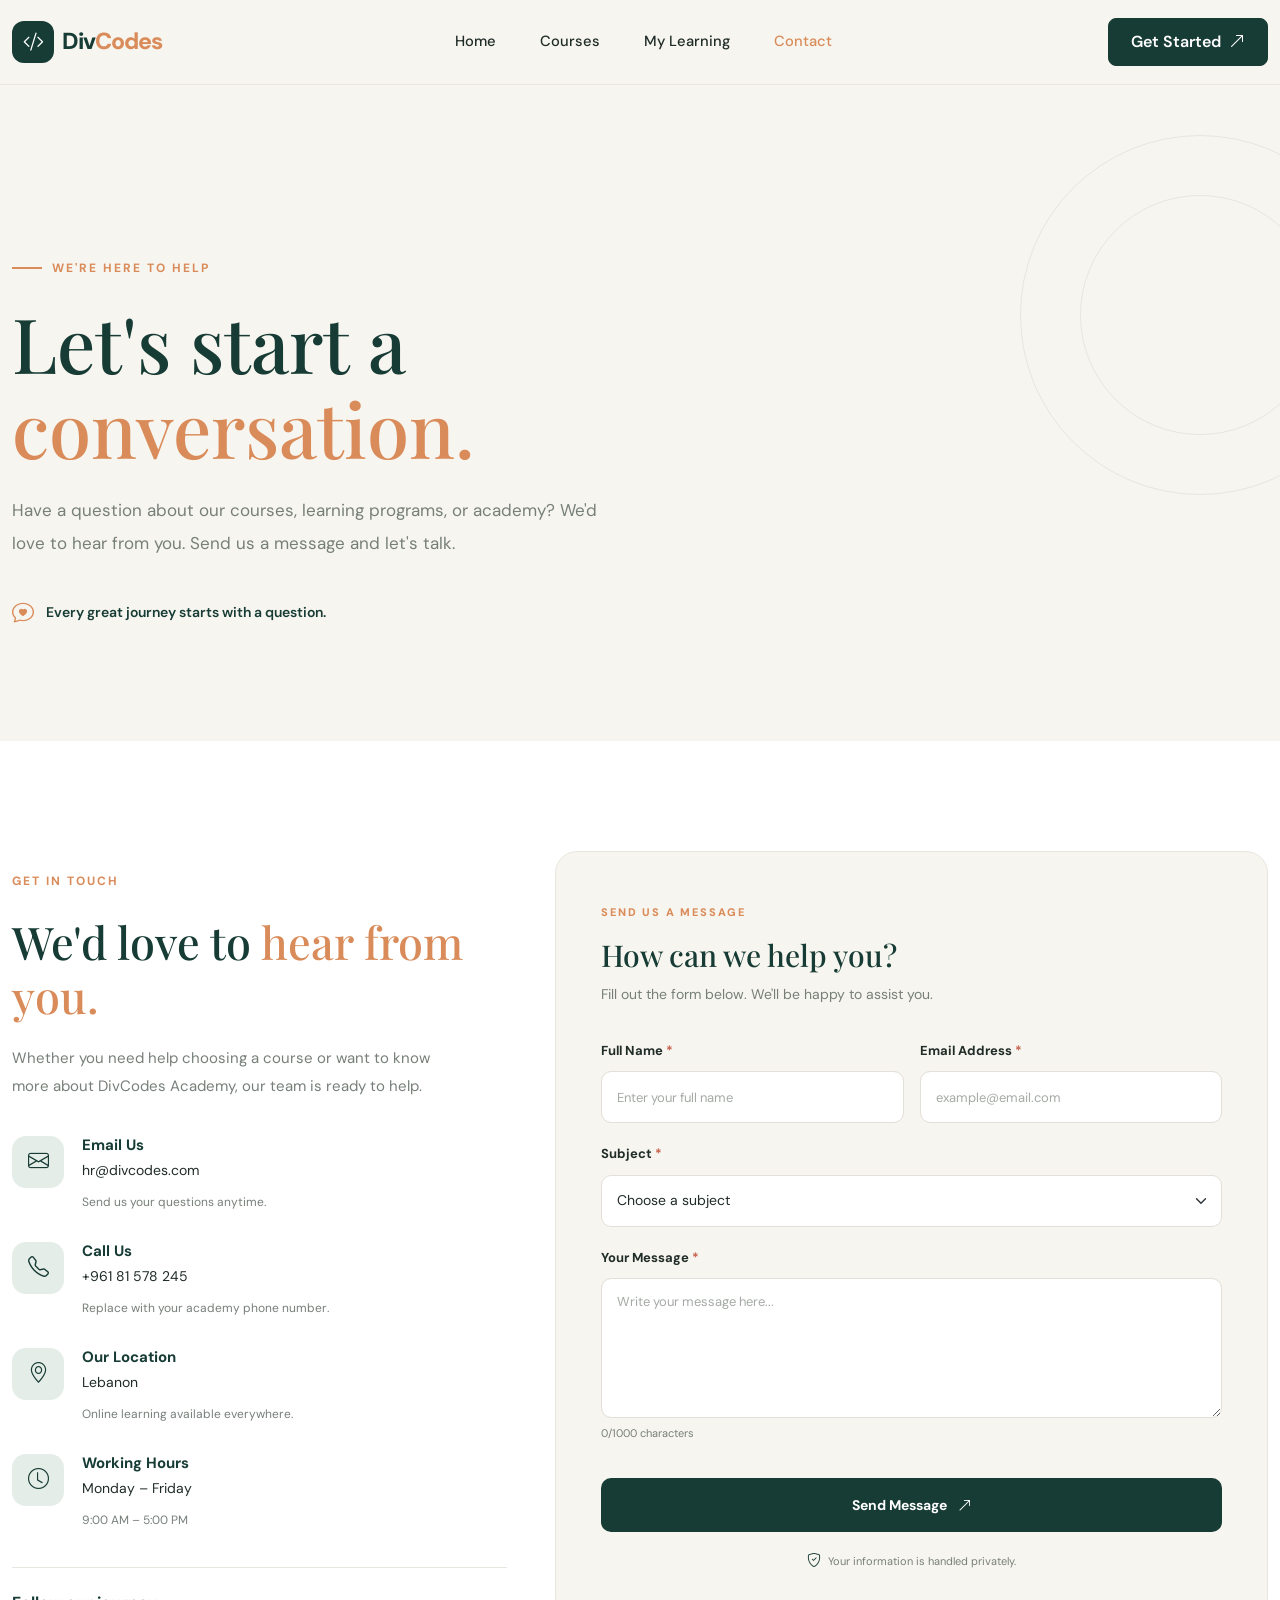
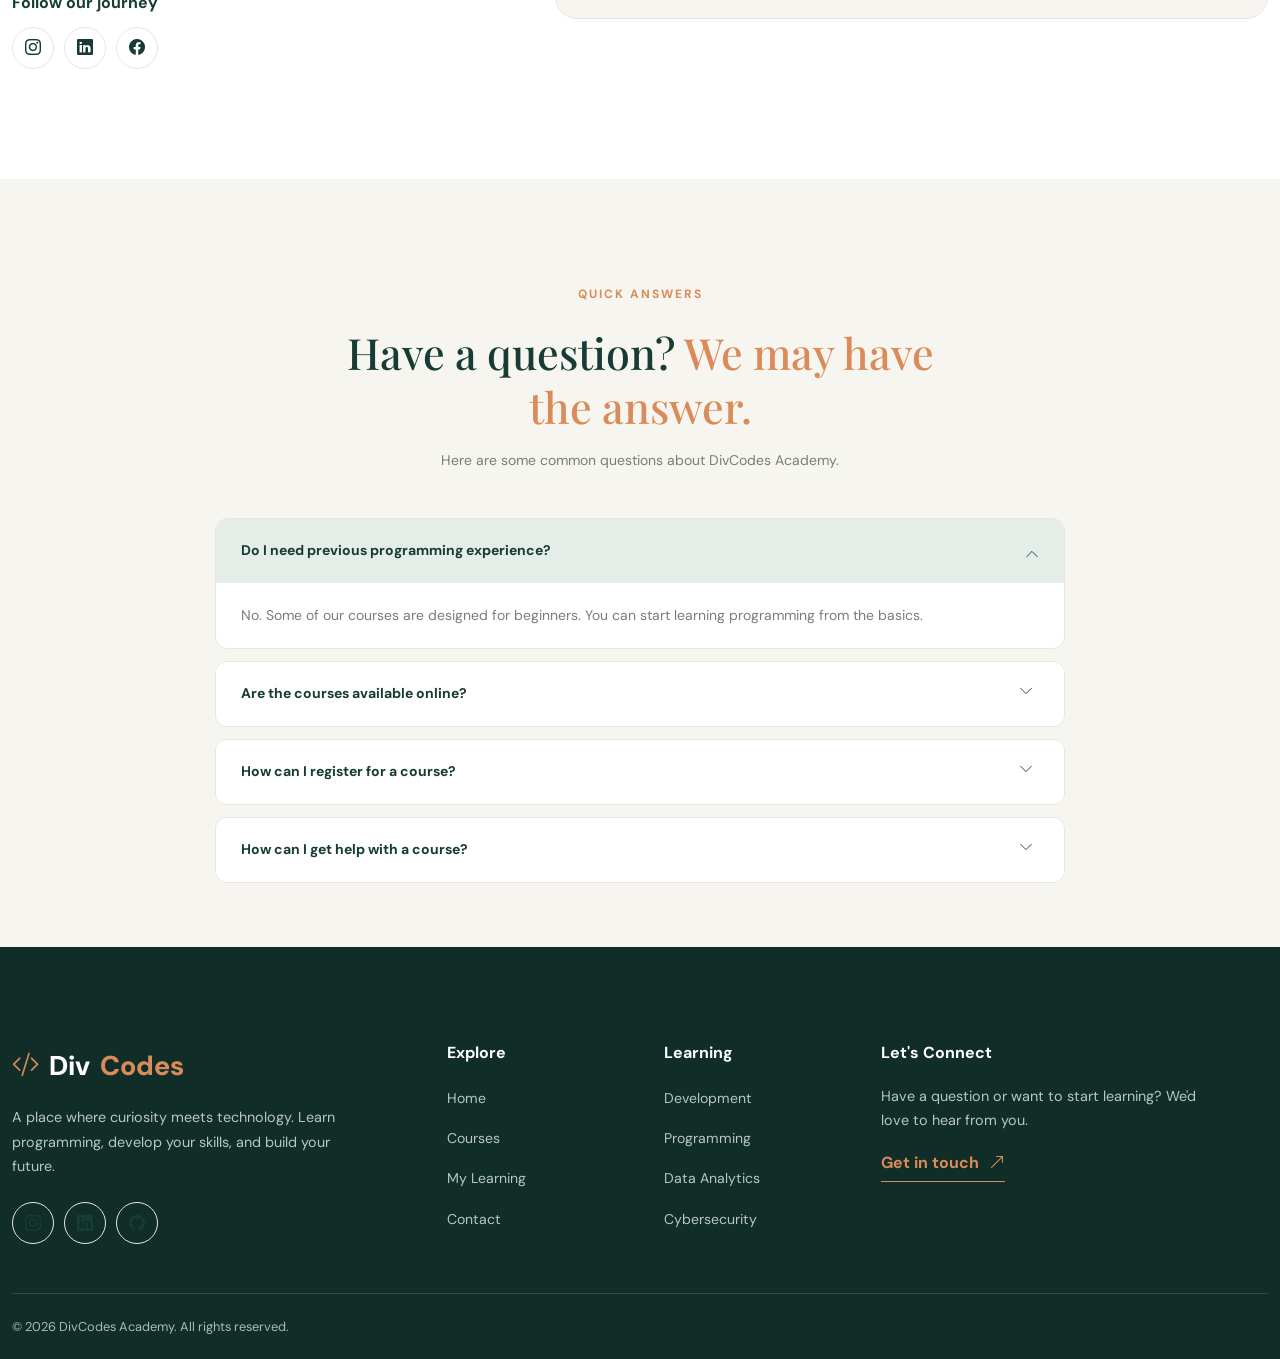
==== contact.html @ 6b75ed37 "Initial website" ====
<!DOCTYPE html>
<html lang="en">
<head>
    <meta charset="UTF-8">
    <meta name="viewport" content="width=device-width, initial-scale=1.0">

    <meta name="description" content="Contact DivCodes Academy for information about our programming and technology courses.">

    <title>Contact Us | DivCodes Academy</title>

    <!-- Google Fonts -->
    <link rel="preconnect" href="https://fonts.googleapis.com">
    <link rel="preconnect" href="https://fonts.gstatic.com" crossorigin>

    <link href="https://fonts.googleapis.com/css2?family=DM+Sans:wght@400;500;600;700;800&family=Playfair+Display:wght@600;700&display=swap" rel="stylesheet">

    <!-- Bootstrap CSS -->
    <link href="https://cdn.jsdelivr.net/npm/bootstrap@5.3.3/dist/css/bootstrap.min.css" rel="stylesheet">

    <!-- Bootstrap Icons -->
    <link rel="stylesheet" href="https://cdn.jsdelivr.net/npm/bootstrap-icons@1.11.3/font/bootstrap-icons.min.css">

    <!-- Main CSS -->
    <link rel="stylesheet" href="css/style.css">
</head>

<body>

<!-- ================= NAVBAR ================= -->

<nav class="navbar navbar-expand-lg navbar-light bg-cream py-3 sticky-top">
        <div class="container">

            <!-- Brand -->
            <a class="navbar-brand d-flex align-items-center gap-2" href="index.html">

                <span class="brand-icon">
                    <i class="bi bi-code-slash"></i>
                </span>

                <span class="brand-name">
                    Div<span class="brand-dot">Codes</span>
                </span>

            </a>

            <!-- Mobile Toggle -->
            <button class="navbar-toggler border-0 shadow-none"
                    type="button"
                    data-bs-toggle="collapse"
                    data-bs-target="#mainNavbar"
                    aria-controls="mainNavbar"
                    aria-expanded="false"
                    aria-label="Toggle navigation">

                <span class="navbar-toggler-icon"></span>

            </button>

            <!-- Navigation Links -->
            <div class="collapse navbar-collapse" id="mainNavbar">

                <ul class="navbar-nav mx-auto gap-lg-3">

                    <li class="nav-item">
                        <a class="nav-link active" href="index.html">Home</a>
                    </li>

                    <li class="nav-item">
                        <a class="nav-link" href="courses.html">Courses</a>
                    </li>

                    <li class="nav-item">
                        <a class="nav-link" href="my-courses.html">My Learning</a>
                    </li>

                    <li class="nav-item">
                        <a class="nav-link" href="contact.html">Contact</a>
                    </li>

                </ul>

                <!-- Navbar Buttons -->
                <div class="d-flex flex-column flex-lg-row gap-2 mt-3 mt-lg-0">

                    <a href="courses.html" class="btn btn-primary-custom">
                        Get Started
                        <i class="bi bi-arrow-up-right ms-1"></i>
                    </a>

                </div>

            </div>

        </div>
    </nav>


<!-- ================= CONTACT HERO ================= -->

<section class="contact-hero">

    <div class="container">

        <div class="contact-hero-content">

            <span class="section-eyebrow">
                <span class="eyebrow-line"></span>
                WE'RE HERE TO HELP
            </span>

            <h1>
                Let's start a
                <span>conversation.</span>
            </h1>

            <p>
                Have a question about our courses, learning programs,
                or academy? We'd love to hear from you.
                Send us a message and let's talk.
            </p>

            <div class="contact-hero-note">
                <i class="bi bi-chat-heart"></i>
                <span>Every great journey starts with a question.</span>
            </div>

        </div>

    </div>

    <div class="contact-hero-decoration decoration-one"></div>
    <div class="contact-hero-decoration decoration-two"></div>

</section>


<!-- ================= CONTACT SECTION ================= -->

<section class="contact-section">

    <div class="container">

        <div class="row g-5">

            <!-- CONTACT INFORMATION -->

            <div class="col-lg-5">

                <div class="contact-information">

                    <span class="section-eyebrow">
                        GET IN TOUCH
                    </span>

                    <h2>
                        We'd love to
                        <span>hear from you.</span>
                    </h2>

                    <p class="contact-description">
                        Whether you need help choosing a course or
                        want to know more about DivCodes Academy,
                        our team is ready to help.
                    </p>


                    <!-- EMAIL -->

                    <div class="contact-info-item">

                        <div class="contact-info-icon">
                            <i class="bi bi-envelope"></i>
                        </div>

                        <div>
                            <h6>Email Us</h6>
                            <a href="mailto:hello@divcodes.com">
                                hr@divcodes.com
                            </a>
                            <small>Send us your questions anytime.</small>
                        </div>

                    </div>


                    <!-- PHONE -->

                    <div class="contact-info-item">

                        <div class="contact-info-icon">
                            <i class="bi bi-telephone"></i>
                        </div>

                        <div>
                            <h6>Call Us</h6>
                            <a href="tel:+96100000000">
                                +961 81 578 245
                            </a>
                            <small>Replace with your academy phone number.</small>
                        </div>

                    </div>


                    <!-- LOCATION -->

                    <div class="contact-info-item">

                        <div class="contact-info-icon">
                            <i class="bi bi-geo-alt"></i>
                        </div>

                        <div>
                            <h6>Our Location</h6>
                            <p>Lebanon</p>
                            <small>Online learning available everywhere.</small>
                        </div>

                    </div>


                    <!-- WORKING HOURS -->

                    <div class="contact-info-item">

                        <div class="contact-info-icon">
                            <i class="bi bi-clock"></i>
                        </div>

                        <div>
                            <h6>Working Hours</h6>
                            <p>Monday – Friday</p>
                            <small>9:00 AM – 5:00 PM</small>
                        </div>

                    </div>


                    <!-- SOCIAL LINKS -->

                    <div class="contact-social">

                        <h6>Follow our journey</h6>

                        <div class="social-links">

                            <a href="#" aria-label="Instagram">
                                <i class="bi bi-instagram"></i>
                            </a>

                            <a href="#" aria-label="LinkedIn">
                                <i class="bi bi-linkedin"></i>
                            </a>

                            <a href="#" aria-label="Facebook">
                                <i class="bi bi-facebook"></i>
                            </a>

                        </div>

                    </div>

                </div>

            </div>


            <!-- CONTACT FORM -->

            <div class="col-lg-7">

                <div class="contact-form-card">

                    <div class="form-heading">

                        <span class="form-label-top">
                            SEND US A MESSAGE
                        </span>

                        <h3>How can we help you?</h3>

                        <p>
                            Fill out the form below.
                            We'll be happy to assist you.
                        </p>

                    </div>


                    <!-- SUCCESS MESSAGE -->

                    <div id="contactSuccess" class="alert alert-success d-none" role="status">

                        <i class="bi bi-check-circle-fill me-2"></i>

                        <span id="contactSuccessText">
                            Your message has been received.
                        </span>

                    </div>


                    <form id="contactForm" novalidate>

                        <div class="row g-3">

                            <!-- NAME -->

                            <div class="col-md-6">

                                <label for="contactName" class="form-label">
                                    Full Name <span>*</span>
                                </label>

                                <input
                                    type="text"
                                    class="form-control"
                                    id="contactName"
                                    name="name"
                                    placeholder="Enter your full name"
                                    minlength="3"
                                    maxlength="80"
                                    required
                                >

                                <div class="invalid-feedback">
                                    Please enter your full name.
                                </div>

                            </div>


                            <!-- EMAIL -->

                            <div class="col-md-6">

                                <label for="contactEmail" class="form-label">
                                    Email Address <span>*</span>
                                </label>

                                <input
                                    type="email"
                                    class="form-control"
                                    id="contactEmail"
                                    name="email"
                                    placeholder="example@email.com"
                                    required
                                >

                                <div class="invalid-feedback">
                                    Please enter a valid email address.
                                </div>

                            </div>


                            <!-- SUBJECT -->

                            <div class="col-12">

                                <label for="contactSubject" class="form-label">
                                    Subject <span>*</span>
                                </label>

                                <select
                                    class="form-select"
                                    id="contactSubject"
                                    name="subject"
                                    required
                                >

                                    <option value="" selected disabled>
                                        Choose a subject
                                    </option>

                                    <option value="Course Information">
                                        Course Information
                                    </option>

                                    <option value="Technical Support">
                                        Technical Support
                                    </option>

                                    <option value="Registration Questions">
                                        Registration Questions
                                    </option>

                                    <option value="Partnership">
                                        Partnership
                                    </option>

                                    <option value="Other">
                                        Other
                                    </option>

                                </select>

                                <div class="invalid-feedback">
                                    Please select a subject.
                                </div>

                            </div>


                            <!-- MESSAGE -->

                            <div class="col-12">

                                <label for="contactMessage" class="form-label">
                                    Your Message <span>*</span>
                                </label>

                                <textarea
                                    class="form-control"
                                    id="contactMessage"
                                    name="message"
                                    rows="5"
                                    maxlength="1000"
                                    placeholder="Write your message here..."
                                    required
                                ></textarea>

                                <div class="message-footer">

                                    <div class="invalid-feedback">
                                        Please write your message.
                                    </div>

                                    <small>
                                        <span id="messageCounter">0</span>/1000 characters
                                    </small>

                                </div>

                            </div>


                            <!-- SUBMIT -->

                            <div class="col-12">

                                <button
                                    type="submit"
                                    class="btn btn-contact-submit"
                                    id="contactSubmitButton"
                                >

                                    Send Message

                                    <i class="bi bi-arrow-up-right ms-2"></i>

                                </button>

                                <p class="form-privacy-note">
                                    <i class="bi bi-shield-check"></i>
                                    Your information is handled privately.
                                </p>

                            </div>

                        </div>

                    </form>

                </div>

            </div>

        </div>

    </div>

</section>


<!-- ================= FAQ SECTION ================= -->

<section class="contact-faq">

    <div class="container">

        <div class="faq-heading text-center">

            <span class="section-eyebrow">
                QUICK ANSWERS
            </span>

            <h2>
                Have a question?
                <span>We may have the answer.</span>
            </h2>

            <p>
                Here are some common questions about DivCodes Academy.
            </p>

        </div>


        <div class="accordion faq-accordion" id="contactFAQ">


            <div class="accordion-item">

                <h2 class="accordion-header">

                    <button
                        class="accordion-button"
                        type="button"
                        data-bs-toggle="collapse"
                        data-bs-target="#faqOne"
                        aria-expanded="true"
                        aria-controls="faqOne"
                    >
                        Do I need previous programming experience?
                    </button>

                </h2>

                <div
                    id="faqOne"
                    class="accordion-collapse collapse show"
                    data-bs-parent="#contactFAQ"
                >

                    <div class="accordion-body">
                        No. Some of our courses are designed for beginners.
                        You can start learning programming from the basics.
                    </div>

                </div>

            </div>


            <div class="accordion-item">

                <h2 class="accordion-header">

                    <button
                        class="accordion-button collapsed"
                        type="button"
                        data-bs-toggle="collapse"
                        data-bs-target="#faqTwo"
                        aria-expanded="false"
                        aria-controls="faqTwo"
                    >
                        Are the courses available online?
                    </button>

                </h2>

                <div
                    id="faqTwo"
                    class="accordion-collapse collapse"
                    data-bs-parent="#contactFAQ"
                >

                    <div class="accordion-body">
                        Yes. DivCodes Academy is designed to make
                        technology education accessible through online learning.
                    </div>

                </div>

            </div>


            <div class="accordion-item">

                <h2 class="accordion-header">

                    <button
                        class="accordion-button collapsed"
                        type="button"
                        data-bs-toggle="collapse"
                        data-bs-target="#faqThree"
                        aria-expanded="false"
                        aria-controls="faqThree"
                    >
                        How can I register for a course?
                    </button>

                </h2>

                <div
                    id="faqThree"
                    class="accordion-collapse collapse"
                    data-bs-parent="#contactFAQ"
                >

                    <div class="accordion-body">
                        Visit our Courses page, choose a course,
                        and click the enrollment button to complete
                        the registration form.
                    </div>

                </div>

            </div>


            <div class="accordion-item">

                <h2 class="accordion-header">

                    <button
                        class="accordion-button collapsed"
                        type="button"
                        data-bs-toggle="collapse"
                        data-bs-target="#faqFour"
                        aria-expanded="false"
                        aria-controls="faqFour"
                    >
                        How can I get help with a course?
                    </button>

                </h2>

                <div
                    id="faqFour"
                    class="accordion-collapse collapse"
                    data-bs-parent="#contactFAQ"
                >

                    <div class="accordion-body">
                        You can use this contact form and select
                        Technical Support as your subject.
                    </div>

                </div>

            </div>

        </div>

    </div>

</section>



<!-- ================= FOOTER ================= -->
   <footer class="footer-section">

        <div class="container">

            <div class="row g-5 py-5">

                <div class="col-lg-4">

                    <a href="index.html" class="footer-brand">

                        <i class="bi bi-code-slash"></i>

                        Div<span>Codes</span>

                    </a>

                    <p class="footer-description mt-3">

                        A place where curiosity meets technology.
                        Learn programming, develop your skills,
                        and build your future.

                    </p>

                    <div class="social-links mt-4">

                        <a href="#" aria-label="Instagram">
                            <i class="bi bi-instagram"></i>
                        </a>

                        <a href="#" aria-label="LinkedIn">
                            <i class="bi bi-linkedin"></i>
                        </a>

                        <a href="#" aria-label="GitHub">
                            <i class="bi bi-github"></i>
                        </a>

                    </div>

                </div>


                <div class="col-6 col-lg-2">

                    <h5>Explore</h5>

                    <ul class="footer-links">

                        <li><a href="index.html">Home</a></li>
                        <li><a href="courses.html">Courses</a></li>
                        <li><a href="my-courses.html">My Learning</a></li>
                        <li><a href="register.html">Contact</a></li>

                    </ul>

                </div>


                <div class="col-6 col-lg-2">

                    <h5>Learning</h5>

                    <ul class="footer-links">

                        <li><a href="courses.html">Development</a></li>
                        <li><a href="courses.html">Programming</a></li>
                        <li><a href="courses.html">Data Analytics</a></li>
                        <li><a href="courses.html">Cybersecurity</a></li>

                    </ul>

                </div>


                <div class="col-lg-4">

                    <h5>Let's Connect</h5>

                    <p class="footer-description">

                        Have a question or want to start learning?
                        We'd love to hear from you.

                    </p>

                    <a href="register.html" class="footer-contact-link">

                        Get in touch

                        <i class="bi bi-arrow-up-right"></i>

                    </a>

                </div>

            </div>


            <div class="footer-bottom d-flex flex-column flex-md-row justify-content-between gap-2">

                <p class="mb-0">

                    © <span class="current-year"></span> DivCodes Academy.

                    All rights reserved.

                </p>

            </div>

        </div>

    </footer>



<!-- Bootstrap JS -->

<script src="https://cdn.jsdelivr.net/npm/bootstrap@5.3.3/dist/js/bootstrap.bundle.min.js"></script>

<!-- Shared JS -->

<script src="js/main.js"></script>

<!-- Contact JS -->

<script src="js/contact.js"></script>

</body>
</html>
---- css/style.css ----
/* =========================================
   DIVCODES ACADEMY
   Main Stylesheet
   ========================================= */


/* =========================================
   1. ROOT VARIABLES
   ========================================= */

:root {
    --primary: #173C35;
    --primary-dark: #102D28;
    --primary-light: #E5EDE8;

    --secondary: #D98B59;
    --secondary-light: #F4E4D8;

    --cream: #F7F5EF;
    --white: #FFFFFF;

    --text-dark: #202C28;
    --text-muted: #777F79;

    --border-color: #E8E6DE;

    --font-main: 'DM Sans', sans-serif;
    --font-heading: 'Playfair Display', serif;

    --transition: all 0.3s ease;

    --section-padding: 100px;
}


/* =========================================
   2. GLOBAL STYLES
   ========================================= */

* {
    margin: 0;
    padding: 0;
    box-sizing: border-box;
}

html {
    scroll-behavior: smooth;
    scroll-padding-top: 90px;
}

body {
    font-family: var(--font-main);
    background-color: var(--cream);
    color: var(--text-dark);
    line-height: 1.7;
    overflow-x: hidden;
}

a {
    text-decoration: none;
    color: inherit;
    transition: var(--transition);
}

img {
    max-width: 100%;
    display: block;
}

button,
input,
textarea,
select {
    font-family: inherit;
}

::selection {
    background-color: var(--primary);
    color: var(--white);
}


/* =========================================
   3. REUSABLE COMPONENTS
   ========================================= */

.section-padding {
    padding: var(--section-padding) 0;
}

.bg-cream {
    background-color: var(--cream);
}

.min-vh-75 {
    min-height: 75vh;
}

.section-label {
    display: inline-block;
    color: var(--secondary);
    font-size: 0.75rem;
    font-weight: 700;
    letter-spacing: 2px;
}

.section-title {
    font-family: var(--font-heading);
    font-size: clamp(2.3rem, 4vw, 3.5rem);
    font-weight: 600;
    line-height: 1.2;
    color: var(--primary);
}

.serif-text {
    font-family: var(--font-heading);
    font-style: italic;
    color: var(--secondary);
}

.section-description {
    color: var(--text-muted);
    font-size: 1rem;
    max-width: 530px;
}


/* =========================================
   4. NAVIGATION BAR
   ========================================= */

.navbar {
    border-bottom: 1px solid var(--border-color);
    z-index: 1000;
}

.navbar-brand {
    color: var(--primary) !important;
}

.brand-icon {
    display: flex;
    justify-content: center;
    align-items: center;

    width: 42px;
    height: 42px;

    background-color: var(--primary);
    color: var(--white);

    border-radius: 12px;

    font-size: 1.3rem;
}

.brand-name {
    font-size: 1.45rem;
    font-weight: 800;
    letter-spacing: -1px;
}

.brand-dot {
    color: var(--secondary);
}

.navbar-nav .nav-link {
    color: var(--text-dark);
    font-size: 0.92rem;
    font-weight: 500;

    padding: 10px 14px !important;

    transition: var(--transition);
}

.navbar-nav .nav-link:hover,
.navbar-nav .nav-link.active {
    color: var(--secondary);
}

.navbar-toggler {
    border: none;
}

.navbar-toggler:focus {
    box-shadow: none;
}


/* =========================================
   5. BUTTONS
   ========================================= */

.btn {
    font-family: var(--font-main);
    font-weight: 600;
    border-radius: 8px;
    padding: 11px 22px;
    transition: var(--transition);
}

.btn-primary-custom {
    background-color: var(--primary);
    color: var(--white);
    border: 1px solid var(--primary);
}

.btn-primary-custom:hover {
    background-color: var(--primary-dark);
    color: var(--white);
    border-color: var(--primary-dark);
    transform: translateY(-2px);
}

.btn-outline-dark-custom {
    background-color: transparent;
    color: var(--primary);
    border: 1px solid var(--primary);
}

.btn-outline-dark-custom:hover {
    background-color: var(--primary);
    color: var(--white);
    border-color: var(--primary);
}

.btn-light {
    background-color: var(--cream);
    color: var(--primary);
    border: 1px solid var(--cream);
}

.btn-light:hover {
    background-color: var(--secondary-light);
    color: var(--primary);
    border-color: var(--secondary-light);
}


/* =========================================
   6. HERO SECTION
   ========================================= */

.hero-section {
    padding: 60px 0 90px;
    background-color: var(--cream);

    position: relative;
    overflow: hidden;
}

.hero-label {
    display: inline-flex;
    align-items: center;
    gap: 10px;

    color: var(--primary);
    font-size: 0.72rem;
    font-weight: 700;
    letter-spacing: 1.5px;
}

.label-dot {
    width: 9px;
    height: 9px;

    background-color: var(--secondary);
    border-radius: 50%;
}

.hero-title {
    font-family: var(--font-heading);
    font-size: clamp(3rem, 5.5vw, 5rem);
    font-weight: 600;

    line-height: 1.12;
    letter-spacing: -1.5px;

    color: var(--primary);
}

.highlight-text {
    color: var(--secondary);
    font-style: italic;
}

.hero-description {
    max-width: 510px;

    color: var(--text-muted);
    font-size: 1.05rem;
    line-height: 1.9;
}

.hero-social-proof {
    display: flex;
    align-items: center;
    gap: 18px;
}

.avatar-stack {
    display: flex;
    align-items: center;
}

.avatar {
    display: flex;
    align-items: center;
    justify-content: center;

    width: 38px;
    height: 38px;

    margin-left: -8px;

    border: 3px solid var(--cream);
    border-radius: 50%;

    font-size: 0.8rem;
    font-weight: 700;
}

.avatar:first-child {
    margin-left: 0;
}

.avatar-one {
    background-color: #E5C2A8;
    color: var(--primary);
}

.avatar-two {
    background-color: #C8D7C8;
    color: var(--primary);
}

.avatar-three {
    background-color: #E8D9A9;
    color: var(--primary);
}

.avatar-four {
    background-color: var(--primary);
    color: var(--white);
}

.rating-stars {
    color: #D89A4A;
    font-size: 0.8rem;
}

.hero-social-proof p {
    color: var(--text-muted);
}


/* =========================================
   7. HERO IMAGE
   ========================================= */

.hero-visual {
    position: relative;
    padding: 20px;
}

.hero-image {
    width: 100%;
    height: 490px;

    object-fit: cover;

    border-radius: 180px 180px 12px 12px;

    box-shadow: 0 20px 60px rgba(23, 60, 53, 0.12);
}

.floating-card {
    position: absolute;

    background-color: var(--white);

    border-radius: 12px;

    box-shadow: 0 12px 40px rgba(0, 0, 0, 0.12);
}

.code-card {
    width: min(310px, 85%);
    left: -30px;
    bottom: 55px;

    background-color: #182A25;
    color: #E9F1EB;

    overflow: hidden;
}

.code-card-header {
    display: flex;
    align-items: center;

    padding: 12px 16px;

    border-bottom: 1px solid rgba(255,255,255,0.1);

    color: #B7C7BE;
}

.code-dot {
    width: 8px;
    height: 8px;
    margin-right: 5px;

    border-radius: 50%;
}

.red {
    background-color: #EA776C;
}

.yellow {
    background-color: #E9C16B;
}

.green {
    background-color: #83C49B;
}

.code-content {
    padding: 16px 18px;

    font-family: monospace;
    font-size: 0.77rem;
    line-height: 1.6;
}

.code-content p {
    margin-bottom: 5px;
}

.code-purple {
    color: #C8A8F0;
}

.code-green {
    color: #9DDBA6;
}

.code-yellow {
    color: #F1CE83;
}

.code-comment {
    color: #91A69A;
}

.learning-card {
    display: flex;
    align-items: center;
    gap: 12px;

    right: -10px;
    top: 70px;

    padding: 16px 20px;
}

.learning-icon {
    display: flex;
    justify-content: center;
    align-items: center;

    width: 42px;
    height: 42px;

    background-color: var(--secondary-light);
    color: var(--secondary);

    border-radius: 10px;

    font-size: 1.3rem;
}

.learning-card strong {
    color: var(--primary);
    font-size: 0.9rem;
}


/* =========================================
   8. STATISTICS SECTION
   ========================================= */

.stats-section {
    background-color: var(--primary);
    padding: 45px 0;
}

.stat-number {
    font-family: var(--font-heading);
    font-size: 2.7rem;
    font-weight: 600;
    color: var(--cream);
}

.stat-label {
    margin-bottom: 0;

    color: #C1D0C9;
    font-size: 0.88rem;
}


/* =========================================
   9. COURSES SECTION
   ========================================= */

.courses-section {
    background-color: var(--white);
}

.text-link {
    display: inline-flex;
    align-items: center;
    gap: 10px;

    color: var(--primary);
    font-weight: 700;

    border-bottom: 1px solid var(--secondary);

    padding-bottom: 5px;
}

.text-link:hover {
    color: var(--secondary);
}

.course-card {
    background-color: var(--cream);

    border: 1px solid var(--border-color);
    border-radius: 12px;

    overflow: hidden;

    transition: var(--transition);
}

.course-card:hover {
    transform: translateY(-8px);

    box-shadow: 0 18px 40px rgba(23, 60, 53, 0.1);
}

.course-image-wrapper {
    position: relative;
    height: 220px;
    overflow: hidden;
}

.course-image {
    width: 100%;
    height: 100%;

    object-fit: cover;

    transition: transform 0.5s ease;
}

.course-card:hover .course-image {
    transform: scale(1.06);
}

.course-category {
    position: absolute;
    bottom: 15px;
    left: 15px;

    background-color: var(--cream);
    color: var(--primary);

    padding: 6px 13px;

    border-radius: 5px;

    font-size: 0.75rem;
    font-weight: 700;
}

.course-body {
    padding: 25px;
}

.course-meta {
    display: flex;
    flex-wrap: wrap;
    gap: 18px;

    color: var(--text-muted);
    font-size: 0.78rem;

    margin-bottom: 18px;
}

.course-meta i {
    color: var(--secondary);
    margin-right: 5px;
}

.course-body h3 {
    color: var(--primary);

    font-size: 1.3rem;
    font-weight: 700;

    margin-bottom: 12px;
}

.course-body p {
    color: var(--text-muted);
    font-size: 0.9rem;

    min-height: 76px;
}

.course-link {
    display: flex;
    justify-content: space-between;
    align-items: center;

    color: var(--primary);

    font-size: 0.9rem;
    font-weight: 700;

    border-top: 1px solid var(--border-color);

    padding-top: 18px;
    margin-top: 18px;
}

.course-link i {
    color: var(--secondary);
    font-size: 1.2rem;

    transition: var(--transition);
}

.course-link:hover {
    color: var(--secondary);
}

.course-link:hover i {
    transform: translateX(5px);
}


/* =========================================
   10. ABOUT SECTION
   ========================================= */

.about-section {
    background-color: var(--cream);
}

.about-image-wrapper {
    position: relative;
    padding: 0 25px 30px 0;
}

.about-image {
    width: 100%;
    height: 490px;

    object-fit: cover;

    border-radius: 12px;
}

.about-image-caption {
    position: absolute;

    right: 0;
    bottom: 0;

    display: flex;
    align-items: center;
    gap: 12px;

    background-color: var(--primary);
    color: var(--white);

    padding: 18px 22px;

    border-radius: 8px;

    font-size: 0.85rem;
    font-weight: 600;
}

.about-image-caption i {
    color: var(--secondary);
    font-size: 1.4rem;
}

.about-feature {
    display: flex;
    align-items: flex-start;
    gap: 18px;

    margin-bottom: 22px;
}

.feature-icon {
    display: flex;
    justify-content: center;
    align-items: center;

    flex-shrink: 0;

    width: 48px;
    height: 48px;

    background-color: var(--primary-light);
    color: var(--primary);

    border-radius: 10px;

    font-size: 1.3rem;
}

.about-feature h5 {
    font-size: 1rem;
    font-weight: 700;

    color: var(--primary);

    margin-bottom: 5px;
}

.about-feature p {
    color: var(--text-muted);
    font-size: 0.87rem;
    margin-bottom: 0;
}


/* =========================================
   11. CTA SECTION
   ========================================= */

.cta-section {
    background-color: var(--primary);
    color: var(--white);
}

.cta-content {
    max-width: 750px;
    margin: 0 auto;
}

.cta-label {
    color: #DDA37E;

    font-size: 0.75rem;
    font-weight: 700;
    letter-spacing: 2px;
}

.cta-content h2 {
    font-family: var(--font-heading);
    font-size: clamp(2.5rem, 5vw, 4rem);

    line-height: 1.2;
    margin: 25px 0;
}

.cta-content .serif-text {
    color: #DDA37E;
}

.cta-content p {
    max-width: 550px;
    margin: 0 auto 30px;

    color: #C1D0C9;
}

.cta-button {
    padding: 14px 30px;
}


/* =========================================
   12. FOOTER
   ========================================= */

.footer-section {
    background-color: #102D28;
    color: var(--white);
}

.footer-brand {
    display: inline-flex;
    align-items: center;
    gap: 10px;

    font-size: 1.7rem;
    font-weight: 800;
}

.footer-brand i {
    color: var(--secondary);
}

.footer-brand span {
    color: var(--secondary);
}

.footer-description {
    color: #B9C7C0;
    font-size: 0.9rem;
    max-width: 340px;
}

.footer-section h5 {
    font-size: 1rem;
    font-weight: 700;

    margin-bottom: 22px;
}

.footer-links {
    list-style: none;
    padding: 0;
    margin: 0;
}

.footer-links li {
    margin-bottom: 13px;
}

.footer-links a {
    color: #B9C7C0;
    font-size: 0.88rem;
}

.footer-links a:hover {
    color: var(--secondary);
    padding-left: 4px;
}

.social-links {
    display: flex;
    gap: 12px;
}

.social-links a {
    display: flex;
    align-items: center;
    justify-content: center;

    width: 40px;
    height: 40px;

    border: 1px solid rgba(255,255,255,0.2);
    border-radius: 50%;

    color: var(--white);
}

.social-links a:hover {
    background-color: var(--secondary);
    border-color: var(--secondary);
    color: var(--primary);
}

.footer-contact-link {
    display: inline-flex;
    align-items: center;
    gap: 10px;

    color: var(--secondary);

    font-weight: 700;

    border-bottom: 1px solid var(--secondary);
    padding-bottom: 5px;
}

.footer-contact-link:hover {
    color: var(--white);
}

.footer-bottom {
    border-top: 1px solid rgba(255,255,255,0.15);

    padding: 22px 0;

    color: #AABCB3;
    font-size: 0.8rem;
}


/* =========================================
   13. RESPONSIVE DESIGN
   ========================================= */


/* Tablets and smaller desktops */

@media (max-width: 991.98px) {

    :root {
        --section-padding: 75px;
    }

    .hero-section {
        padding: 50px 0 75px;
    }

    .hero-title {
        font-size: clamp(3rem, 7vw, 4rem);
    }

    .hero-visual {
        max-width: 650px;
        margin: 0 auto;
    }

    .hero-image {
        height: 430px;
    }

    .learning-card {
        right: 0;
    }

    .code-card {
        left: 0;
    }

    .navbar-collapse {
        padding-top: 20px;
    }

    .navbar-nav {
        gap: 5px !important;
    }

}


/* Mobile devices */

@media (max-width: 575.98px) {

    :root {
        --section-padding: 60px;
    }

    .brand-name {
        font-size: 1.3rem;
    }

    .hero-section {
        padding: 45px 0 60px;
    }

    .hero-label {
        font-size: 0.63rem;
        letter-spacing: 1px;
    }

    .hero-title {
        font-size: 2.8rem;
    }

    .hero-description {
        font-size: 0.95rem;
    }

    .hero-image {
        height: 350px;
        border-radius: 130px 130px 10px 10px;
    }

    .hero-visual {
        padding: 10px;
        margin-top: 20px;
    }

    .code-card {
        width: 260px;
        left: -5px;
        bottom: 20px;
    }

    .code-content {
        font-size: 0.65rem;
    }

    .learning-card {
        top: 30px;
        right: -5px;
        padding: 10px;
    }

    .learning-card strong {
        font-size: 0.75rem;
    }

    .learning-card p {
        font-size: 0.7rem;
    }

    .learning-icon {
        width: 34px;
        height: 34px;
        font-size: 1rem;
    }

    .stat-number {
        font-size: 2.1rem;
    }

    .stat-label {
        font-size: 0.78rem;
    }

    .section-title {
        font-size: 2.4rem;
    }

    .course-image-wrapper {
        height: 200px;
    }

    .course-body {
        padding: 20px;
    }

    .about-image {
        height: 350px;
    }

    .about-image-caption {
        padding: 12px;
        font-size: 0.72rem;
    }

    .cta-content h2 {
        font-size: 2.6rem;
    }

    .footer-bottom {
        text-align: center;
    }

}


/* Reduced motion accessibility */

@media (prefers-reduced-motion: reduce) {

    *,
    *::before,
    *::after {
        scroll-behavior: auto !important;
        transition-duration: 0.01ms !important;
        animation-duration: 0.01ms !important;
    }

}











/* =========================================
   DIVCODES - COURSES PAGE
   ========================================= */


/* PAGE HERO */

.catalog-hero {
    padding: 85px 0;
    background-color: var(--primary);
    color: var(--white);
    position: relative;
    overflow: hidden;
}

.catalog-title {
    font-family: var(--font-heading);
    font-size: clamp(2.8rem, 5vw, 4.5rem);
    line-height: 1.2;
    font-weight: 600;
}

.catalog-title .serif-text {
    color: #DDA37E;
}

.catalog-description {
    max-width: 580px;
    color: #C1D0C9;
    font-size: 1rem;
    line-height: 1.9;
}

.catalog-hero .hero-label {
    color: #E9D9C9;
}

.catalog-icon {
    width: 200px;
    height: 200px;

    border: 1px solid rgba(255,255,255,0.25);
    border-radius: 50%;

    display: flex;
    flex-direction: column;
    align-items: center;
    justify-content: center;

    color: #E2B18E;
    font-size: 3.5rem;

    transform: rotate(-10deg);
}

.catalog-icon span {
    font-family: var(--font-main);
    font-size: 0.6rem;
    font-weight: 700;
    letter-spacing: 1px;
}


/* CATALOG SECTION */

.catalog-section {
    background-color: var(--cream);
}

.catalog-heading {
    display: flex;
    justify-content: space-between;
    align-items: end;
    gap: 20px;
    flex-wrap: wrap;
}


/* FILTER PANEL */

.filter-panel {
    background-color: var(--white);
    border: 1px solid var(--border-color);
    border-radius: 12px;
    padding: 25px;

    box-shadow: 0 5px 25px rgba(23, 60, 53, 0.04);
}

.filter-label {
    display: block;
    color: var(--primary);

    font-size: 0.83rem;
    font-weight: 700;

    margin-bottom: 9px;
}

.search-wrapper {
    position: relative;
}

.search-wrapper > i {
    position: absolute;
    left: 15px;
    top: 50%;

    transform: translateY(-50%);

    color: var(--text-muted);
}

.search-input {
    padding: 12px 15px 12px 43px;
}

.search-input,
.filter-select {
    min-height: 47px;

    border: 1px solid var(--border-color);
    border-radius: 7px;

    background-color: var(--cream);

    color: var(--text-dark);
    font-size: 0.88rem;
}

.search-input:focus,
.filter-select:focus {
    border-color: var(--primary);
    box-shadow: 0 0 0 3px rgba(23, 60, 53, 0.1);
}

.reset-button {
    min-height: 47px;

    background-color: var(--primary-light);
    color: var(--primary);

    border: 1px solid transparent;
    border-radius: 7px;

    font-size: 1.15rem;
}

.reset-button:hover {
    background-color: var(--primary);
    color: var(--white);
}


/* RESULTS INFORMATION */

.results-text {
    color: var(--text-muted);
    font-size: 0.9rem;
}

.results-text strong {
    color: var(--primary);
}

.results-note {
    color: var(--text-muted);
    font-size: 0.8rem;
}


/* COURSE CARD ADDITIONS */

.course-item {
    transition: opacity 0.25s ease;
}

.course-item[hidden] {
    display: none !important;
}

.course-footer {
    display: flex;
    align-items: center;
    justify-content: space-between;
    gap: 10px;

    border-top: 1px solid var(--border-color);

    padding-top: 17px;
    margin-top: 18px;
}

.course-footer .course-link {
    border: none;
    padding: 0;
    margin: 0;
}

.course-type {
    display: inline-flex;
    align-items: center;
    gap: 5px;

    color: var(--text-muted);
    font-size: 0.75rem;
}

.course-type i {
    color: var(--secondary);
}


/* EMPTY RESULTS */

.no-results {
    text-align: center;
    padding: 65px 20px;

    background-color: var(--white);
    border: 1px solid var(--border-color);
    border-radius: 12px;
}

.no-results-icon {
    display: flex;
    align-items: center;
    justify-content: center;

    width: 75px;
    height: 75px;

    margin: 0 auto 20px;

    background-color: var(--primary-light);
    color: var(--primary);

    border-radius: 50%;
    font-size: 1.8rem;
}

.no-results h3 {
    color: var(--primary);
    font-family: var(--font-heading);
    font-size: 1.8rem;
}

.no-results p {
    color: var(--text-muted);
    max-width: 450px;
    margin: 10px auto 25px;
}


/* BOTTOM CTA */

.catalog-bottom {
    display: flex;
    align-items: center;
    justify-content: space-between;
    gap: 25px;

    padding: 35px;

    background-color: var(--primary-light);
    border-radius: 12px;
}

.catalog-bottom h3 {
    color: var(--primary);
    font-family: var(--font-heading);
    font-size: 1.7rem;
}

.catalog-bottom p {
    color: var(--text-muted);
    margin-bottom: 0;
    font-size: 0.9rem;
}


/* RESPONSIVE DESIGN */

@media (max-width: 767.98px) {

    .catalog-hero {
        padding: 65px 0;
    }

    .catalog-title {
        font-size: 2.8rem;
    }

    .filter-panel {
        padding: 18px;
    }

    .catalog-bottom {
        flex-direction: column;
        align-items: flex-start;
        padding: 25px;
    }

}

@media (max-width: 575.98px) {

    .catalog-title {
        font-size: 2.35rem;
    }

    .catalog-description {
        font-size: 0.9rem;
    }

    .catalog-heading .section-title {
        font-size: 2.2rem;
    }

    .results-note {
        display: none;
    }

    .course-footer {
        flex-wrap: wrap;
    }

}












/* =========================================
   DIVCODES - COURSE DETAILS PAGE
   ========================================= */


/* BREADCRUMB */

.details-breadcrumb {
    padding: 18px 0;
    background-color: var(--white);
    border-bottom: 1px solid var(--border-color);
}

.breadcrumb {
    font-size: 0.82rem;
}

.breadcrumb a {
    color: var(--text-muted);
}

.breadcrumb a:hover {
    color: var(--secondary);
}

.breadcrumb-item.active {
    color: var(--primary);
    font-weight: 600;
}


/* COURSE HERO */

.details-hero {
    padding: 85px 0;
    background-color: var(--cream);
}

.details-category {
    display: inline-block;
    background-color: var(--secondary-light);
    color: #92552F;

    padding: 7px 14px;
    border-radius: 5px;

    font-size: 0.78rem;
    font-weight: 700;
}

.details-title {
    font-family: var(--font-heading);
    font-size: clamp(2.8rem, 5vw, 4.3rem);
    line-height: 1.15;
    font-weight: 600;
    color: var(--primary);
}

.details-description {
    color: var(--text-muted);
    font-size: 1.05rem;
    line-height: 1.9;
    max-width: 650px;
}

.details-meta {
    display: flex;
    flex-wrap: wrap;
    gap: 30px;
}

.meta-item {
    display: flex;
    align-items: center;
    gap: 12px;
}

.meta-item > i {
    display: flex;
    align-items: center;
    justify-content: center;

    width: 43px;
    height: 43px;

    background-color: var(--primary-light);
    color: var(--primary);

    border-radius: 9px;
    font-size: 1.2rem;
}

.meta-item div {
    display: flex;
    flex-direction: column;
}

.meta-item span {
    color: var(--text-muted);
    font-size: 0.75rem;
}

.meta-item strong {
    color: var(--primary);
    font-size: 0.9rem;
}

.back-link {
    color: var(--primary);
    font-size: 0.9rem;
    font-weight: 600;
}

.back-link:hover {
    color: var(--secondary);
}


/* COURSE IMAGE */

.details-image-wrapper {
    position: relative;
    padding: 0 0 25px 20px;
}

.details-image {
    width: 100%;
    height: 410px;

    object-fit: cover;
    border-radius: 12px;
}

.image-caption {
    position: absolute;
    bottom: 0;
    left: 0;

    display: flex;
    align-items: center;
    gap: 12px;

    background-color: var(--primary);
    color: var(--white);

    padding: 17px 22px;
    border-radius: 8px;

    font-size: 0.85rem;
    font-weight: 600;
}

.image-caption i {
    color: var(--secondary);
    font-size: 1.3rem;
}


/* DETAILS CONTENT */

.details-content {
    background-color: var(--white);
}

.details-block {
    padding-bottom: 30px;
    border-bottom: 1px solid var(--border-color);
}

.details-text {
    color: var(--text-muted);
    line-height: 1.9;
    font-size: 0.95rem;
}


/* LEARNING OUTCOMES */

.learning-outcomes {
    display: grid;
    grid-template-columns: repeat(2, minmax(0, 1fr));
    gap: 18px;
}

.outcome-item {
    display: flex;
    align-items: flex-start;
    gap: 12px;

    color: var(--text-dark);
    font-size: 0.88rem;
}

.outcome-item i {
    color: var(--secondary);
    font-size: 1.1rem;
    margin-top: 2px;
}


/* REQUIREMENTS */

.requirements-list {
    display: flex;
    flex-direction: column;
    gap: 17px;
}

.requirement-item {
    display: flex;
    align-items: flex-start;
    gap: 12px;

    color: var(--text-muted);
    font-size: 0.9rem;
}

.requirement-item i {
    color: var(--primary);
    font-size: 1.1rem;
}


/* ENROLLMENT SIDEBAR */

.enrollment-card {
    position: sticky;
    top: 110px;

    background-color: var(--cream);
    border: 1px solid var(--border-color);
    border-radius: 12px;

    padding: 30px;
}

.enrollment-top h3 {
    font-family: var(--font-heading);
    font-size: 1.8rem;
    color: var(--primary);
    line-height: 1.3;
}

.enrollment-top p {
    color: var(--text-muted);
    font-size: 0.9rem;
    margin-top: 12px;
}

.enrollment-info {
    display: flex;
    flex-direction: column;
    gap: 20px;

    border-top: 1px solid var(--border-color);
    border-bottom: 1px solid var(--border-color);

    padding: 25px 0;
    margin-top: 25px;
}

.enrollment-info div {
    display: grid;
    grid-template-columns: 25px 1fr auto;
    align-items: center;
    gap: 10px;
}

.enrollment-info i {
    color: var(--secondary);
    font-size: 1.1rem;
}

.enrollment-info span {
    color: var(--text-muted);
    font-size: 0.82rem;
}

.enrollment-info strong {
    color: var(--primary);
    font-size: 0.82rem;
    text-align: right;
}

.enrollment-note {
    text-align: center;
    color: var(--text-muted);
    font-size: 0.75rem;
}


/* DETAILS CTA */

.details-cta {
    background-color: var(--primary);
    color: var(--white);
    padding: 85px 0;
}

.details-cta h2 {
    font-family: var(--font-heading);
    font-size: clamp(2rem, 4vw, 3.2rem);
    line-height: 1.3;
}

.details-cta h2 span {
    color: #DDA37E;
    font-style: italic;
}

.details-cta p {
    color: #C1D0C9;
    margin: 18px 0 28px;
}


/* RESPONSIVE DESIGN */

@media (max-width: 991.98px) {

    .details-hero {
        padding: 65px 0;
    }

    .details-image-wrapper {
        max-width: 650px;
        margin: 0 auto;
    }

    .details-image {
        height: 380px;
    }

    .enrollment-card {
        position: static;
    }

}

@media (max-width: 575.98px) {

    .details-hero {
        padding: 45px 0;
    }

    .details-title {
        font-size: 2.6rem;
    }

    .details-description {
        font-size: 0.92rem;
    }

    .details-meta {
        gap: 18px;
    }

    .meta-item > i {
        width: 38px;
        height: 38px;
    }

    .details-image {
        height: 290px;
    }

    .learning-outcomes {
        grid-template-columns: 1fr;
    }

    .enrollment-card {
        padding: 22px;
    }

    .details-cta {
        padding: 65px 0;
    }

}














/* =========================================
   DIVCODES - REGISTRATION PAGE
   ========================================= */


/* PAGE HERO */

.register-hero {
    background-color: var(--primary);
    color: var(--white);
    padding: 75px 0 85px;
}

.register-label {
    display: inline-flex;
    align-items: center;
    gap: 10px;

    color: #E9D9C9;

    font-size: 0.75rem;
    font-weight: 700;
    letter-spacing: 1.5px;
}

.register-hero h1 {
    font-family: var(--font-heading);
    font-size: clamp(3rem, 5vw, 4.5rem);
    line-height: 1.15;
    margin-top: 20px;
}

.register-hero .serif-text {
    color: #DDA37E;
}

.register-hero p {
    max-width: 570px;
    margin-top: 20px;

    color: #C1D0C9;
    font-size: 1rem;
    line-height: 1.9;
}


/* REGISTRATION SECTION */

.registration-section {
    background-color: var(--cream);
}

.registration-info {
    padding-top: 15px;
}

.register-benefit {
    display: flex;
    align-items: flex-start;
    gap: 16px;
    margin-bottom: 25px;
}

.register-benefit-icon {
    display: flex;
    align-items: center;
    justify-content: center;

    flex-shrink: 0;

    width: 48px;
    height: 48px;

    background-color: var(--primary-light);
    color: var(--primary);

    border-radius: 10px;
    font-size: 1.25rem;
}

.register-benefit h5 {
    color: var(--primary);
    font-size: 0.98rem;
    font-weight: 700;
    margin-bottom: 5px;
}

.register-benefit p {
    color: var(--text-muted);
    font-size: 0.86rem;
    margin-bottom: 0;
}

.register-contact {
    padding: 22px;

    border-left: 3px solid var(--secondary);
    background-color: var(--secondary-light);
}

.register-contact h5 {
    color: var(--primary);
    font-weight: 700;
    font-size: 0.95rem;
}

.register-contact p {
    color: #775C4A;
    font-size: 0.85rem;
}


/* FORM CARD */

.registration-card {
    padding: 40px;

    background-color: var(--white);
    border: 1px solid var(--border-color);
    border-radius: 12px;

    box-shadow: 0 15px 45px rgba(23, 60, 53, 0.06);
}

.form-heading h2 {
    color: var(--primary);
    font-family: var(--font-heading);
    font-size: 2rem;
    margin-top: 12px;
}

.form-heading p {
    color: var(--text-muted);
    font-size: 0.9rem;
    margin-top: 10px;
}

.form-label {
    color: var(--primary);
    font-size: 0.88rem;
    font-weight: 700;
    margin-bottom: 9px;
}

.form-label > span,
.form-check-label > span {
    color: #C66B4B;
}

.optional-label {
    color: var(--text-muted) !important;
    font-size: 0.75rem;
    font-weight: 400;
}

.custom-input {
    min-height: 50px;

    background-color: var(--cream);
    border: 1px solid var(--border-color);
    border-radius: 7px;

    padding: 12px 15px;

    color: var(--text-dark);
    font-size: 0.9rem;
}

.custom-input::placeholder {
    color: #A2A59F;
}

.custom-input:focus {
    background-color: var(--white);
    border-color: var(--primary);

    box-shadow: 0 0 0 3px rgba(23, 60, 53, 0.09);
}

textarea.custom-input {
    min-height: 120px;
    resize: vertical;
}

.character-count {
    text-align: right;
    color: var(--text-muted);
    font-size: 0.73rem;
    margin-top: 6px;
}

.form-check-input {
    border-color: #B7C0BA;
    margin-top: 5px;
}

.form-check-input:checked {
    background-color: var(--primary);
    border-color: var(--primary);
}

.form-check-input:focus {
    border-color: var(--primary);
    box-shadow: 0 0 0 3px rgba(23, 60, 53, 0.1);
}

.form-check-label {
    color: var(--text-muted);
    font-size: 0.83rem;
}

.form-note {
    color: var(--text-muted);
    font-size: 0.75rem;
}


/* VALIDATION */

.custom-input.is-invalid {
    border-color: #DC6868;
    background-image: none;
}

.custom-input.is-valid {
    border-color: #3D9B73;
    background-image: none;
}

.invalid-feedback {
    font-size: 0.78rem;
}


/* SUCCESS MESSAGE */

#successMessage {
    border: none;
    border-left: 4px solid #23845E;
    border-radius: 8px;
    padding: 20px;
    margin-bottom: 25px;
}

#successMessage .alert-heading {
    color: #185E43;
    font-weight: 700;
    font-size: 1.05rem;
}

#successMessage p {
    font-size: 0.88rem;
    margin-bottom: 10px;
}

#successMessage .alert-link {
    display: inline-block;
    margin-top: 10px;
}


/* RESPONSIVE DESIGN */

@media (max-width: 991.98px) {

    .register-hero {
        padding: 65px 0;
    }

    .registration-info {
        padding-top: 0;
    }

}

@media (max-width: 575.98px) {

    .register-hero {
        padding: 50px 0 60px;
    }

    .register-hero h1 {
        font-size: 2.8rem;
    }

    .registration-card {
        padding: 23px 18px;
    }

    .form-heading h2 {
        font-size: 1.65rem;
    }

}












/* =========================================
   DIVCODES - STUDENT DASHBOARD
   ========================================= */


/* DASHBOARD HERO */

.dashboard-hero {
    background-color: var(--primary);
    color: var(--white);
    padding: 75px 0 85px;
}

.dashboard-welcome {
    display: flex;
    justify-content: space-between;
    align-items: center;
    gap: 30px;
}

.dashboard-label {
    display: inline-flex;
    align-items: center;
    gap: 10px;

    color: #E9D9C9;
    font-size: 0.73rem;
    font-weight: 700;
    letter-spacing: 1.4px;
}

.dashboard-title {
    font-family: var(--font-heading);
    font-size: clamp(2.8rem, 5vw, 4.2rem);
    line-height: 1.2;
    font-weight: 600;
}

.dashboard-title .serif-text {
    color: #DDA37E;
}

.dashboard-description {
    color: #C1D0C9;
    max-width: 550px;
    font-size: 0.98rem;
    line-height: 1.9;
}

.dashboard-decoration {
    width: 190px;
    height: 190px;
    flex-shrink: 0;

    border: 1px solid rgba(255,255,255,0.25);
    border-radius: 50%;

    flex-direction: column;
    justify-content: center;
    align-items: center;

    color: #DDA37E;
    font-size: 3.5rem;

    transform: rotate(-10deg);
}

.dashboard-decoration span {
    font-family: var(--font-main);
    font-size: 0.58rem;
    font-weight: 700;
    letter-spacing: 1px;
}


/* DASHBOARD SECTION */

.dashboard-section {
    background-color: var(--cream);
}


/* STATISTICS CARDS */

.dashboard-stat-card {
    display: flex;
    align-items: center;
    gap: 18px;

    min-height: 115px;
    padding: 22px;

    background-color: var(--white);
    border: 1px solid var(--border-color);
    border-radius: 10px;

    transition: var(--transition);
}

.dashboard-stat-card:hover {
    transform: translateY(-4px);
    box-shadow: 0 12px 30px rgba(23, 60, 53, 0.07);
}

.dashboard-stat-icon {
    display: flex;
    align-items: center;
    justify-content: center;

    width: 48px;
    height: 48px;
    flex-shrink: 0;

    background-color: var(--primary-light);
    color: var(--primary);

    border-radius: 10px;
    font-size: 1.3rem;
}

.dashboard-stat-card span {
    display: block;
    color: var(--text-muted);
    font-size: 0.78rem;
}

.dashboard-stat-card h3 {
    color: var(--primary);
    font-size: 1.35rem;
    font-weight: 700;
    margin: 5px 0 0;
}


/* REGISTERED COURSE CARDS */

.registered-course-card {
    height: 100%;

    background-color: var(--white);
    border: 1px solid var(--border-color);
    border-radius: 11px;

    overflow: hidden;

    transition: var(--transition);
}

.registered-course-card:hover {
    transform: translateY(-6px);
    box-shadow: 0 15px 35px rgba(23, 60, 53, 0.09);
}

.registered-course-image {
    width: 100%;
    height: 205px;
    object-fit: cover;
}

.registered-course-content {
    padding: 23px;
}

.registered-course-category {
    display: inline-block;

    background-color: var(--secondary-light);
    color: #92552F;

    padding: 5px 11px;
    border-radius: 4px;

    font-size: 0.72rem;
    font-weight: 700;
}

.registered-course-content h3 {
    color: var(--primary);
    font-size: 1.2rem;
    font-weight: 700;
    margin: 15px 0 10px;
}

.registered-course-meta {
    display: flex;
    gap: 18px;
    flex-wrap: wrap;

    color: var(--text-muted);
    font-size: 0.78rem;
}

.registered-course-meta i {
    color: var(--secondary);
    margin-right: 4px;
}

.registration-date {
    display: block;
    color: var(--text-muted);
    font-size: 0.75rem;

    border-top: 1px solid var(--border-color);

    padding-top: 15px;
    margin-top: 18px;
}

.registered-course-actions {
    display: flex;
    align-items: center;
    gap: 10px;

    margin-top: 18px;
}

.registered-course-actions .btn {
    font-size: 0.8rem;
    padding: 9px 12px;
}

.remove-course-button {
    display: flex;
    align-items: center;
    justify-content: center;

    width: 39px;
    height: 39px;
    flex-shrink: 0;

    background-color: #FBEDEC;
    color: #B34F4F;

    border: none;
    border-radius: 7px;

    transition: var(--transition);
}

.remove-course-button:hover {
    background-color: #B34F4F;
    color: var(--white);
}


/* EMPTY STATE */

.empty-state {
    padding: 75px 25px;

    background-color: var(--white);
    border: 1px solid var(--border-color);
    border-radius: 12px;

    text-align: center;
}

.empty-icon {
    display: flex;
    align-items: center;
    justify-content: center;

    width: 85px;
    height: 85px;

    background-color: var(--primary-light);
    color: var(--primary);

    border-radius: 50%;

    margin: 0 auto 25px;

    font-size: 2rem;
}

.empty-state h3 {
    color: var(--primary);
    font-family: var(--font-heading);
    font-size: 1.8rem;
}

.empty-state p {
    max-width: 510px;
    margin: 12px auto 25px;

    color: var(--text-muted);
    font-size: 0.9rem;
    line-height: 1.8;
}


/* DASHBOARD CTA */

.dashboard-cta {
    background-color: var(--primary);
    color: var(--white);
    padding: 75px 0;
}

.dashboard-cta > .container span {
    color: #DDA37E;
    font-size: 0.73rem;
    font-weight: 700;
    letter-spacing: 1.5px;
}

.dashboard-cta h2 {
    font-family: var(--font-heading);
    font-size: clamp(2.3rem, 4vw, 3.5rem);
    line-height: 1.2;
    margin: 20px 0;
}

.dashboard-cta p {
    color: #C1D0C9;
    font-size: 0.92rem;
    margin-bottom: 0;
}


/* REMOVE MODAL */

.remove-modal {
    border: none;
    border-radius: 13px;
}

.remove-modal-icon {
    display: flex;
    align-items: center;
    justify-content: center;

    width: 65px;
    height: 65px;

    margin: 0 auto;

    background-color: #FBEDEC;
    color: #B34F4F;

    border-radius: 50%;
    font-size: 1.6rem;
}

.remove-modal h5 {
    color: var(--primary);
    font-weight: 700;
}


/* RESPONSIVE DESIGN */

@media (max-width: 767.98px) {

    .dashboard-hero {
        padding: 60px 0;
    }

    .dashboard-title {
        font-size: 2.8rem;
    }

    .dashboard-cta {
        padding: 60px 0;
    }

}

@media (max-width: 575.98px) {

    .dashboard-title {
        font-size: 2.4rem;
    }

    .dashboard-description {
        font-size: 0.9rem;
    }

    .dashboard-stat-card {
        padding: 17px;
    }

    .dashboard-stat-icon {
        width: 42px;
        height: 42px;
    }

    .registered-course-image {
        height: 185px;
    }

    .registered-course-content {
        padding: 19px;
    }

    .empty-state {
        padding: 55px 18px;
    }

}














/* =========================================
   DIVCODES ACADEMY - CONTACT PAGE
========================================= */

/* CONTACT HERO */

.contact-hero {
    position: relative;
    overflow: hidden;
    background: var(--cream);
    padding: 165px 0 110px;
}

.contact-hero-content {
    max-width: 760px;
    position: relative;
    z-index: 2;
}

.section-eyebrow {
    display: inline-flex;
    align-items: center;
    gap: 10px;
    color: var(--secondary);
    font-size: 12px;
    font-weight: 700;
    letter-spacing: 2px;
    margin-bottom: 22px;
}

.eyebrow-line {
    width: 30px;
    height: 2px;
    background: var(--secondary);
}

.contact-hero h1 {
    font-family: var(--font-heading);
    color: var(--primary);
    font-size: clamp(45px, 6vw, 76px);
    line-height: 1.12;
    margin-bottom: 24px;
}

.contact-hero h1 span,
.contact-information h2 span,
.faq-heading h2 span {
    color: var(--secondary);
}

.contact-hero-content > p {
    max-width: 590px;
    color: var(--text-muted);
    font-size: 17px;
    line-height: 1.9;
}

.contact-hero-note {
    display: flex;
    align-items: center;
    gap: 12px;
    margin-top: 35px;
    color: var(--primary);
    font-weight: 600;
    font-size: 14px;
}

.contact-hero-note i {
    color: var(--secondary);
    font-size: 22px;
}

.contact-hero-decoration {
    position: absolute;
    border: 1px solid rgba(23, 60, 53, 0.08);
    border-radius: 50%;
    pointer-events: none;
}

.decoration-one {
    width: 360px;
    height: 360px;
    right: -100px;
    top: 50px;
}

.decoration-two {
    width: 240px;
    height: 240px;
    right: -40px;
    top: 110px;
}


/* CONTACT SECTION */

.contact-section {
    padding: 110px 0;
    background: var(--white);
}

.contact-information {
    padding-top: 15px;
}

.contact-information h2 {
    font-family: var(--font-heading);
    color: var(--primary);
    font-size: clamp(32px, 4vw, 45px);
    line-height: 1.2;
    margin-bottom: 22px;
}

.contact-description {
    color: var(--text-muted);
    font-size: 15px;
    line-height: 1.9;
    max-width: 420px;
    margin-bottom: 35px;
}


/* CONTACT INFO ITEMS */

.contact-info-item {
    display: flex;
    align-items: flex-start;
    gap: 18px;
    margin-bottom: 28px;
}

.contact-info-icon {
    width: 52px;
    height: 52px;
    min-width: 52px;
    display: flex;
    justify-content: center;
    align-items: center;
    background: var(--primary-light);
    color: var(--primary);
    border-radius: 14px;
    font-size: 21px;
}

.contact-info-item h6 {
    color: var(--primary);
    font-size: 15px;
    font-weight: 700;
    margin-bottom: 5px;
}

.contact-info-item a,
.contact-info-item p {
    display: block;
    color: var(--text-dark);
    font-size: 14px;
    text-decoration: none;
    margin-bottom: 4px;
}

.contact-info-item a:hover {
    color: var(--secondary);
}

.contact-info-item small {
    color: var(--text-muted);
    font-size: 12px;
}


/* SOCIAL LINKS */

.contact-social {
    border-top: 1px solid var(--border-color);
    padding-top: 25px;
    margin-top: 35px;
}

.contact-social h6 {
    color: var(--primary);
    font-weight: 700;
    margin-bottom: 15px;
}

.social-links {
    display: flex;
    gap: 10px;
}

.social-links a {
    width: 42px;
    height: 42px;
    display: flex;
    justify-content: center;
    align-items: center;
    border: 1px solid var(--border-color);
    border-radius: 50%;
    color: var(--primary);
    text-decoration: none;
    transition: all 0.3s ease;
}

.social-links a:hover {
    background: var(--primary);
    color: var(--white);
    border-color: var(--primary);
    transform: translateY(-3px);
}


/* CONTACT FORM CARD */

.contact-form-card {
    background: var(--cream);
    border: 1px solid var(--border-color);
    border-radius: 22px;
    padding: 45px;
}

.form-label-top {
    color: var(--secondary);
    font-size: 11px;
    font-weight: 800;
    letter-spacing: 1.8px;
}

.form-heading h3 {
    color: var(--primary);
    font-family: var(--font-heading);
    font-size: 30px;
    margin-top: 12px;
    margin-bottom: 10px;
}

.form-heading p {
    color: var(--text-muted);
    font-size: 14px;
    margin-bottom: 30px;
}

.contact-form-card .form-label {
    color: var(--text-dark);
    font-size: 13px;
    font-weight: 700;
    margin-bottom: 9px;
}

.contact-form-card .form-label span {
    color: #C65E4A;
}

.contact-form-card .form-control,
.contact-form-card .form-select {
    min-height: 52px;
    padding: 13px 15px;
    border: 1px solid #E2E0D8;
    border-radius: 10px;
    background-color: var(--white);
    color: var(--text-dark);
    font-size: 14px;
    box-shadow: none;
}

.contact-form-card textarea.form-control {
    min-height: 140px;
    resize: vertical;
}

.contact-form-card .form-control:focus,
.contact-form-card .form-select:focus {
    border-color: var(--primary);
    box-shadow: 0 0 0 3px rgba(23, 60, 53, 0.08);
}

.contact-form-card .form-control::placeholder {
    color: #A5AAA5;
    font-size: 13px;
}

.message-footer {
    display: flex;
    justify-content: space-between;
    align-items: flex-start;
    gap: 10px;
    margin-top: 6px;
}

.message-footer small {
    color: var(--text-muted);
    font-size: 11px;
    white-space: nowrap;
}

.message-footer .invalid-feedback {
    margin-top: 0;
}

.btn-contact-submit {
    width: 100%;
    min-height: 54px;
    background: var(--primary);
    color: var(--white);
    border: none;
    border-radius: 10px;
    font-weight: 700;
    font-size: 14px;
    margin-top: 20px;
    transition: all 0.3s ease;
}

.btn-contact-submit:hover {
    background: var(--primary-dark);
    color: var(--white);
    transform: translateY(-2px);
}

.btn-contact-submit:disabled {
    opacity: 0.7;
    cursor: not-allowed;
    transform: none;
}

.form-privacy-note {
    display: flex;
    justify-content: center;
    align-items: center;
    gap: 7px;
    color: var(--text-muted);
    font-size: 11px;
    margin-top: 17px;
    margin-bottom: 0;
}

.form-privacy-note i {
    color: var(--primary);
    font-size: 14px;
}


/* FAQ SECTION */

.contact-faq {
    background: var(--cream);
    padding: 100px 0;
}

.faq-heading {
    max-width: 650px;
    margin: 0 auto 45px;
}

.faq-heading h2 {
    font-family: var(--font-heading);
    color: var(--primary);
    font-size: clamp(30px, 4vw, 43px);
    line-height: 1.25;
    margin-bottom: 15px;
}

.faq-heading p {
    color: var(--text-muted);
    font-size: 14px;
}

.faq-accordion {
    max-width: 850px;
    margin: auto;
}

.faq-accordion .accordion-item {
    border: 1px solid var(--border-color);
    border-radius: 12px !important;
    overflow: hidden;
    margin-bottom: 12px;
    background: var(--white);
}

.faq-accordion .accordion-button {
    padding: 22px 25px;
    color: var(--primary);
    font-weight: 700;
    font-size: 14px;
    background: var(--white);
    box-shadow: none;
}

.faq-accordion .accordion-button:not(.collapsed) {
    color: var(--primary);
    background: var(--primary-light);
}

.faq-accordion .accordion-button::after {
    background-size: 14px;
}

.faq-accordion .accordion-body {
    color: var(--text-muted);
    font-size: 14px;
    line-height: 1.8;
    padding: 20px 25px;
}


/* CTA SECTION */

.contact-cta {
    background: var(--primary);
    padding: 65px 0;
}

.contact-cta-content {
    display: flex;
    justify-content: space-between;
    align-items: center;
    gap: 30px;
}

.contact-cta-content > div > span {
    color: #D9B08F;
    font-size: 11px;
    font-weight: 700;
    letter-spacing: 2px;
}

.contact-cta h2 {
    color: var(--white);
    font-family: var(--font-heading);
    font-size: clamp(28px, 4vw, 42px);
    margin-top: 12px;
    margin-bottom: 0;
    max-width: 530px;
}

.btn-cta-light {
    background: var(--cream);
    color: var(--primary);
    border-radius: 8px;
    padding: 15px 25px;
    font-size: 13px;
    font-weight: 700;
    white-space: nowrap;
    transition: all 0.3s ease;
}

.btn-cta-light:hover {
    background: var(--secondary);
    color: var(--white);
    transform: translateY(-2px);
}


/* RESPONSIVE */

@media (max-width: 991px) {

    .contact-hero {
        padding: 145px 0 85px;
    }

    .contact-section {
        padding: 80px 0;
    }

    .contact-form-card {
        padding: 35px;
    }

}

@media (max-width: 767px) {

    .contact-hero {
        padding: 125px 0 75px;
    }

    .contact-hero h1 {
        font-size: 45px;
    }

    .contact-section {
        padding: 65px 0;
    }

    .contact-form-card {
        padding: 25px 20px;
    }

    .contact-faq {
        padding: 70px 0;
    }

    .contact-cta {
        padding: 55px 0;
    }

    .contact-cta-content {
        flex-direction: column;
        align-items: flex-start;
    }

    .btn-cta-light {
        width: 100%;
        text-align: center;
    }

}

@media (max-width: 400px) {

    .contact-hero h1 {
        font-size: 38px;
    }

    .form-heading h3 {
        font-size: 25px;
    }

}




/* =========================================
   GLOBAL RESPONSIVE IMPROVEMENTS
========================================= */

/* Prevent horizontal scrolling */
html,
body {
    width: 100%;
    max-width: 100%;
    overflow-x: clip;
}

*,
*::before,
*::after {
    box-sizing: border-box;
}

img,
video,
iframe {
    max-width: 100%;
}

.row > * {
    min-width: 0;
}

.container,
.container-fluid {
    max-width: 100%;
}

h1, h2, h3, h4, h5, p, a, span {
    overflow-wrap: break-word;
}


/* =========================================
   TABLETS
========================================= */

@media (max-width: 991.98px) {

    .hero-visual {
        width: 100%;
        max-width: 600px;
        margin: 30px auto 0;
    }

    .dashboard-welcome {
        flex-direction: column;
        align-items: flex-start;
    }

    .enrollment-card {
        position: static;
    }

    .contact-hero {
        padding: 100px 0 70px;
    }

    .catalog-icon,
    .dashboard-decoration {
        width: 150px;
        height: 150px;
    }
}


/* =========================================
   MOBILE PHONES
========================================= */

@media (max-width: 575.98px) {

    body {
        font-size: 14px;
    }

    .container {
        padding-left: 18px;
        padding-right: 18px;
    }

    /* Navbar */
    .navbar-brand {
        max-width: 80%;
    }

    .brand-name {
        font-size: 1.2rem;
    }

    /* Headings */
    .hero-title,
    .catalog-title,
    .dashboard-title,
    .register-hero h1 {
        font-size: clamp(2rem, 9vw, 2.7rem);
        line-height: 1.2;
    }

    .section-title {
        font-size: clamp(1.8rem, 8vw, 2.3rem);
    }

    /* Homepage hero */
    .hero-image {
        height: 300px;
    }

    .hero-visual {
        padding: 10px;
        width: 100%;
    }

    .code-card {
        width: min(250px, calc(100% - 20px));
        left: 0;
        bottom: 10px;
    }

    .learning-card {
        top: 15px;
        right: 0;
        max-width: 190px;
        padding: 10px;
    }

    /* Course cards */
    .course-image-wrapper {
        height: 190px;
    }

    .course-body {
        padding: 18px;
    }

    .course-body p {
        min-height: auto;
    }

    .course-footer {
        flex-wrap: wrap;
    }

    /* Forms */
    .registration-card {
        padding: 20px 16px;
    }

    input,
    select,
    textarea {
        max-width: 100%;
    }

    /* Images */
    .about-image,
    .details-image {
        height: 260px;
    }

    /* Contact */
    .contact-hero {
        padding: 75px 0 55px;
    }

    .contact-hero h1 {
        font-size: clamp(2.2rem, 10vw, 2.8rem);
    }

    /* Dashboard */
    .dashboard-decoration,
    .catalog-icon {
        display: none;
    }

    .dashboard-stat-card {
        padding: 15px;
    }

    .registered-course-actions {
        flex-wrap: wrap;
    }

    /* Footer */
    .footer-section {
        text-align: left;
    }

    .footer-bottom {
        text-align: center;
    }

    /* Buttons */
    .btn {
        max-width: 100%;
        white-space: normal;
    }
}


/* =========================================
   VERY SMALL PHONES
========================================= */

@media (max-width: 360px) {

    .container {
        padding-left: 14px;
        padding-right: 14px;
    }

    .brand-name {
        font-size: 1.05rem;
    }

    .hero-title {
        font-size: 2rem;
    }

    .hero-image {
        height: 250px;
    }

    .code-card {
        width: 220px;
    }

    .learning-card {
        max-width: 160px;
    }

    .course-body {
        padding: 15px;
    }
}
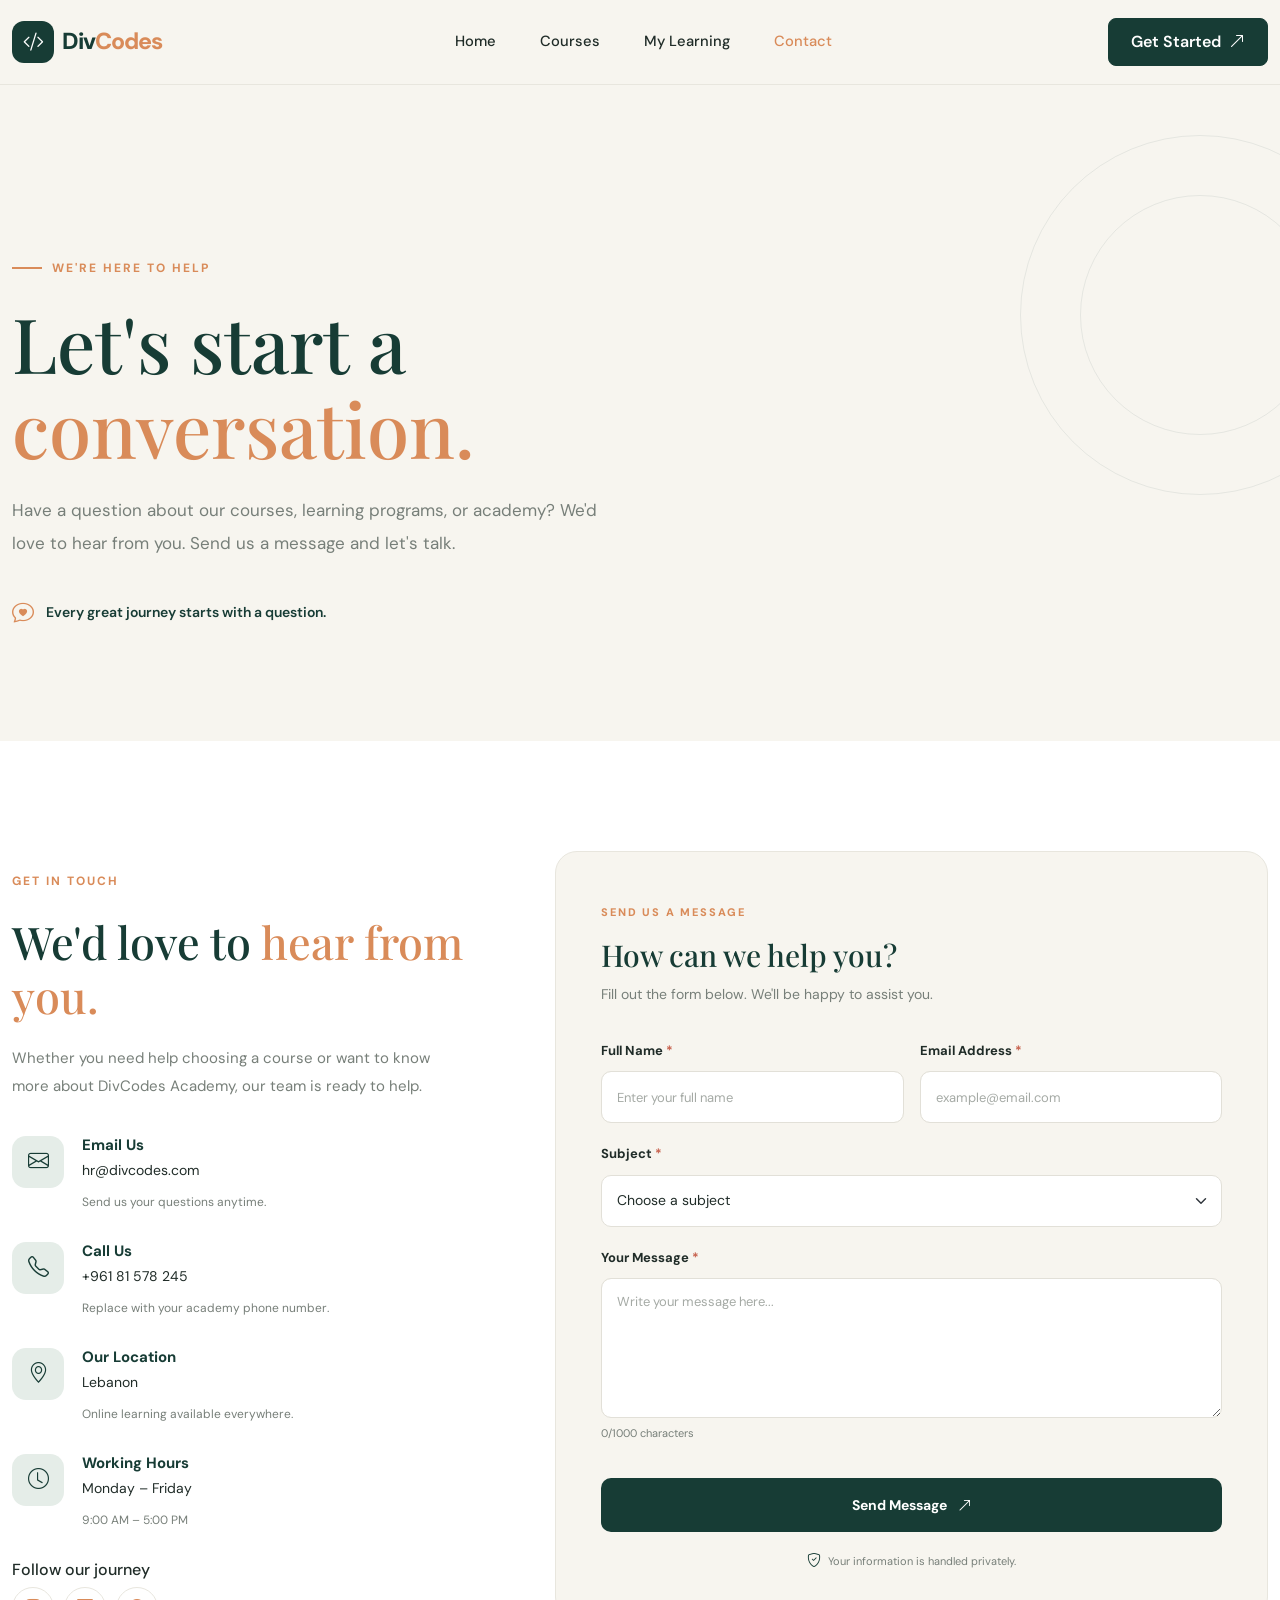
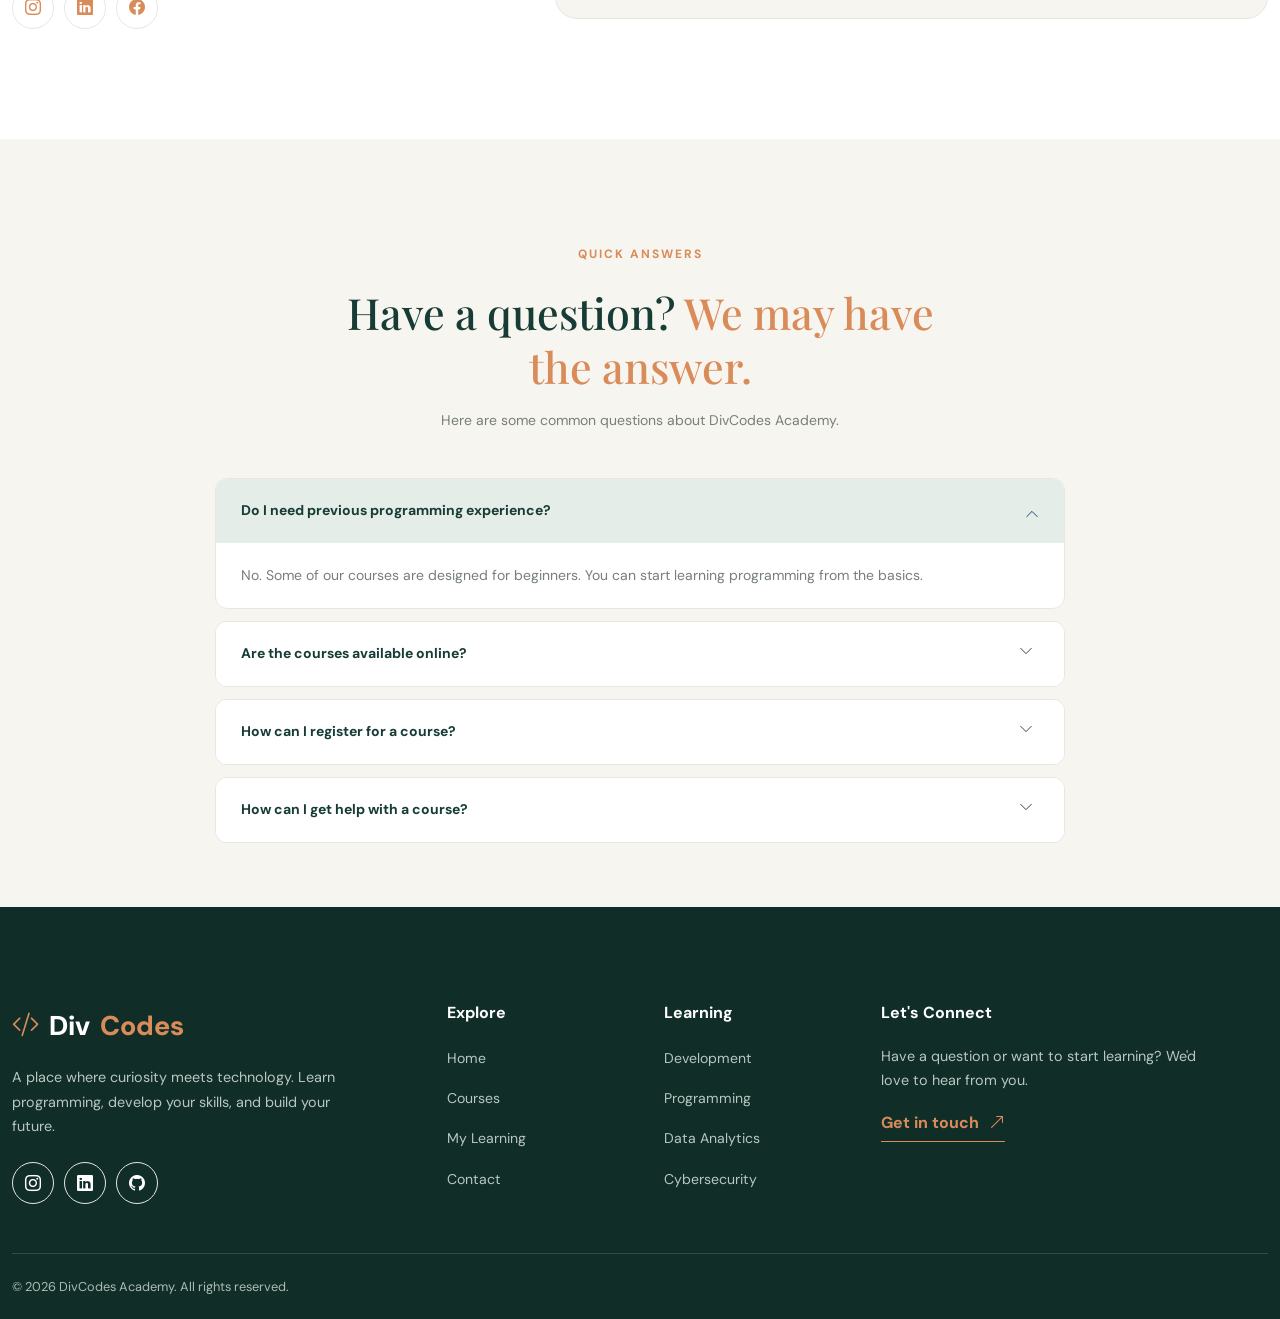
==== commit e0e6d4c1: "Update social links in contact page" ====
--- a/contact.html
+++ b/contact.html
@@ -240,7 +240,7 @@
 
                     <!-- SOCIAL LINKS -->
 
-                    <div class="contact-social">
+                    <div class="contact-socials">
 
                         <h6>Follow our journey</h6>
 
--- a/css/style.css
+++ b/css/style.css
@@ -843,6 +843,27 @@
     margin-bottom: 13px;
 }
 
+/* Footer Social Media Links */
+.social-links a {
+    color: #ffffff;
+    text-decoration: none;
+    transition: all 0.3s ease;
+}
+
+/* Social Media Icons */
+.social-links a i {
+    color: #ffffff;
+}
+
+/* Hover Effect */
+.social-links a:hover {
+    color: #D98B59;
+}
+
+.social-links a:hover i {
+    color: #D98B59;
+}
+
 .footer-links a {
     color: #B9C7C0;
     font-size: 0.88rem;
@@ -2659,6 +2680,12 @@
     line-height: 1.9;
     max-width: 420px;
     margin-bottom: 35px;
+}
+
+/* Contact Social Icons */
+.contact-socials .social-links a i {
+    color: #D98B59;
+    transition: color 0.3s ease;
 }
 
 
